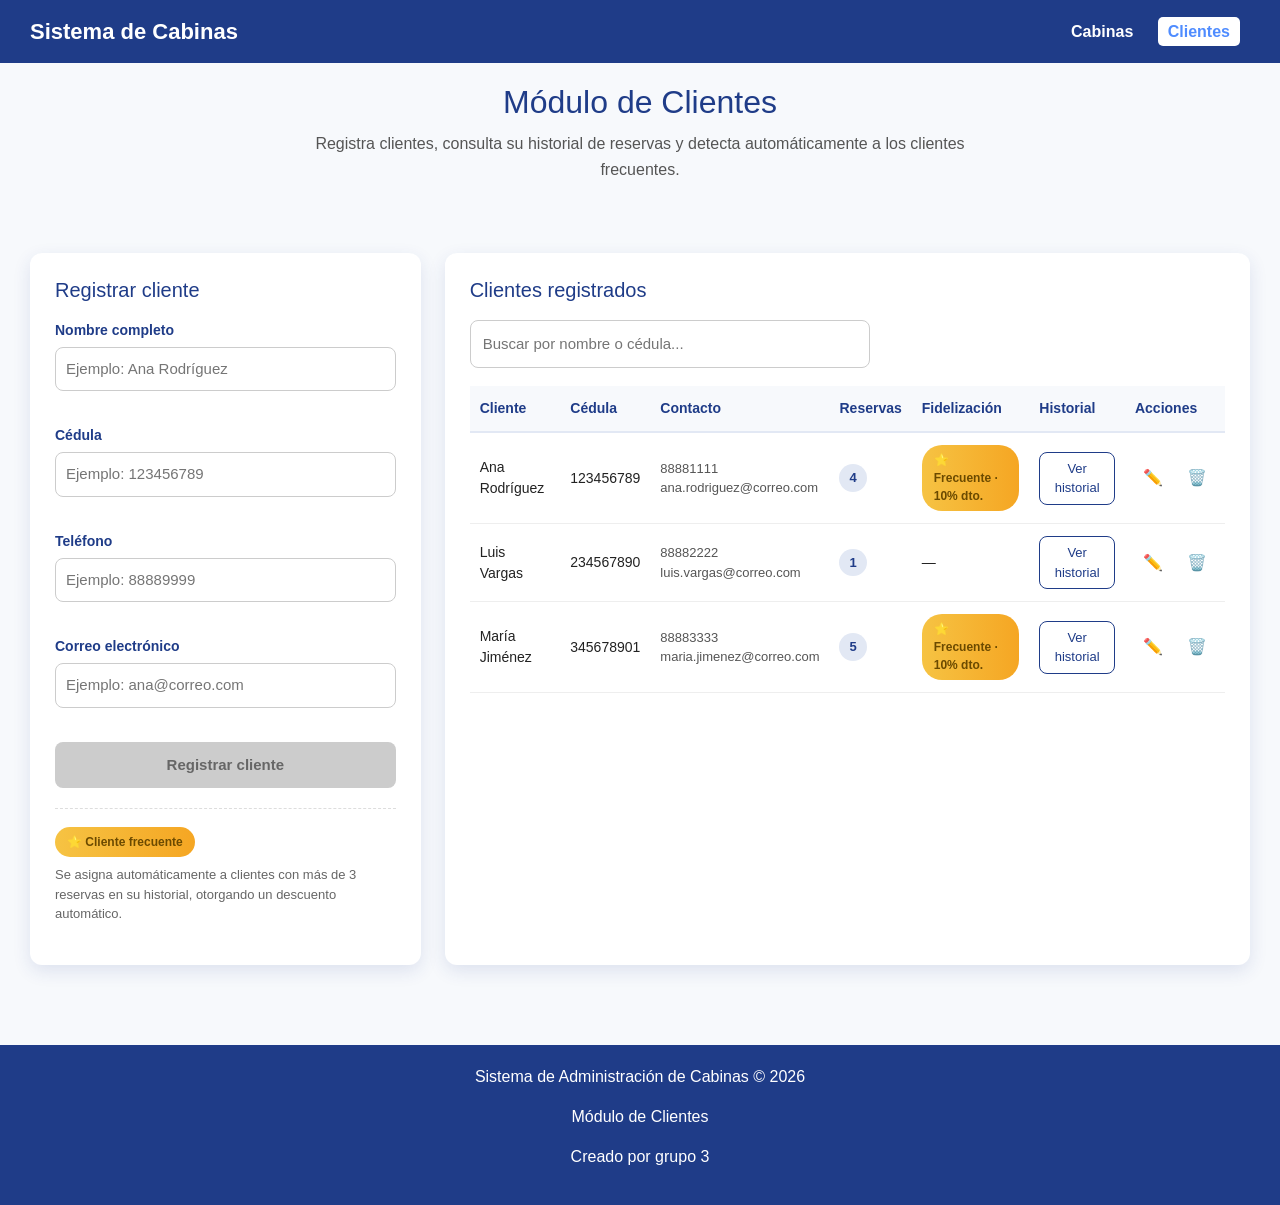
==== clientes.html @ a8fb760f "Desarrollo Desarrollo de los modulos cabinas y clientes, e implementacion del estilo para la navbar " ====
<!DOCTYPE html>
<html lang="es">
<head>
  <meta charset="UTF-8" />
  <meta name="viewport" content="width=device-width, initial-scale=1.0" />
  <title>Clientes | Sistema de Administración de Cabinas</title>

  <link
    href="https://cdn.jsdelivr.net/npm/bootstrap@5.3.3/dist/css/bootstrap.min.css"
    rel="stylesheet"
  />

  <link rel="stylesheet" href="css/style.css" />
  <link rel="stylesheet" href="css/clientes.css" />
</head>
<body>

  <header class="navbar">
    <div class="logo">Sistema de Cabinas</div>

    <nav>
      <a href="cabinas.html">Cabinas</a>
      <a href="clientes.html" class="active">Clientes</a>
    </nav>
  </header>

  <div class="encabezado-pagina">
    <h1>Módulo de Clientes</h1>
    <p>
      Registra clientes, consulta su historial de reservas y detecta
      automáticamente a los clientes frecuentes.
    </p>
  </div>

  <main>
    <div id="clientes">

      <div class="row g-4">
        <div class="col-12 col-lg-4">
          <section id="formulario-cliente">
            <h2 id="titulo-formulario-cliente">Registrar cliente</h2>

            <form id="form-cliente">
              <input type="hidden" id="cliente-id" value="" />

              <div class="formulario-grupo">
                <label for="cliente-nombre">Nombre completo</label>
                <input type="text" id="cliente-nombre" placeholder="Ejemplo: Ana Rodríguez" required />
                <span id="error-cliente-nombre" class="error-mensaje"></span>
              </div>

              <div class="formulario-grupo">
                <label for="cliente-cedula">Cédula</label>
                <input type="text" id="cliente-cedula" placeholder="Ejemplo: 123456789" required />
                <span id="error-cliente-cedula" class="error-mensaje"></span>
              </div>

              <div class="formulario-grupo">
                <label for="cliente-telefono">Teléfono</label>
                <input type="text" id="cliente-telefono" placeholder="Ejemplo: 88889999" required />
                <span id="error-cliente-telefono" class="error-mensaje"></span>
              </div>

              <div class="formulario-grupo">
                <label for="cliente-email">Correo electrónico</label>
                <input type="email" id="cliente-email" placeholder="Ejemplo: ana@correo.com" required />
                <span id="error-cliente-email" class="error-mensaje"></span>
              </div>

              <div class="formulario-acciones">
                <button type="submit" id="btn-guardar-cliente" disabled>Registrar cliente</button>
                <button type="button" id="btn-cancelar-cliente" class="btn-secundario" style="display:none;">Cancelar</button>
              </div>

              <div id="mensaje-exito-cliente" class="exito-oculto"></div>
            </form>

            <div class="leyenda-fidelizacion">
              <span class="badge-fidelizacion">⭐ Cliente frecuente</span>
              <p>Se asigna automáticamente a clientes con más de 3 reservas en su historial, otorgando un descuento automático.</p>
            </div>
          </section>
        </div>

        <div class="col-12 col-lg-8">
          <section id="listado-clientes">
            <h2>Clientes registrados</h2>

            <div class="busqueda-contenedor">
              <input
                type="text"
                id="input-busqueda-clientes"
                placeholder="Buscar por nombre o cédula..."
              />
            </div>

            <div class="tabla-contenedor">
              <table id="tabla-clientes">
                <thead>
                  <tr>
                    <th>Cliente</th>
                    <th>Cédula</th>
                    <th>Contacto</th>
                    <th>Reservas</th>
                    <th>Fidelización</th>
                    <th>Historial</th>
                    <th>Acciones</th>
                  </tr>
                </thead>
                <tbody id="cuerpo-tabla-clientes">
                </tbody>
              </table>
            </div>

            <p id="mensaje-sin-clientes" class="sin-datos" style="display:none;">
              No se encontraron clientes con ese criterio de búsqueda.
            </p>
          </section>
        </div>
      </div>

    </div>
  </main>

  <footer>
    <p>Sistema de Administración de Cabinas © 2026</p>
    <p>Módulo de Clientes</p>
    <p>Creado por grupo 3</p>
  </footer>

  <script src="js/clientes.js"></script>

</body>
</html>
---- css/style.css ----
/* Paleta de colores:
   Azul oscuro: #1f3c88
   Azul claro: #4f8cff
   Fondo: #f7f9fc
   Texto: #222
   Blanco: #fff
*/

* {
  margin: 0;
  padding: 0;
  box-sizing: border-box;
}

body {
  font-family: Arial, sans-serif;
  background: #f7f9fc;
  color: #222;
}

.navbar {
  background: #1f3c88;
  color: #fff;
  padding: 15px 30px;
  display: flex;
  justify-content: space-between;
  align-items: center;
  flex-wrap: wrap;
}

.logo {
  font-size: 22px;
  font-weight: bold;
}

.navbar a {
  color: #fff;
  text-decoration: none;
  margin: 0 10px;
  font-weight: bold;
}

.navbar a:hover,
.navbar a.active {
  color: #4f8cff;
  background: #fff;
  padding: 6px 10px;
  border-radius: 5px;
}

footer {
  background: #1f3c88;
  color: #fff;
  text-align: center;
  padding: 20px;
  margin-top: 40px;
}

main {
  padding: 30px;
}

.encabezado-pagina {
  text-align: center;
  padding: 20px 20px 30px 20px;
}

.encabezado-pagina h1 {
  color: #1f3c88;
  font-size: 32px;
  margin-bottom: 10px;
}

.encabezado-pagina p {
  color: #555555;
  font-size: 16px;
  max-width: 700px;
  margin: 0 auto;
  line-height: 1.6;
}

@media (max-width: 600px) {
  .navbar {
    flex-direction: column;
    text-align: center;
  }

  .navbar nav {
    margin-top: 10px;
  }

  .navbar a {
    display: block;
    margin: 8px 0;
  }
}
---- css/clientes.css ----
#clientes {
  padding: 10px 0;
}

#formulario-cliente {
  background: #fff;
  border-radius: 12px;
  padding: 25px;
  box-shadow: 0 6px 18px rgba(31, 60, 136, 0.12);
}

#formulario-cliente h2 {
  color: #1f3c88;
  font-size: 20px;
  margin-bottom: 18px;
}

.formulario-grupo {
  margin-bottom: 15px;
  display: flex;
  flex-direction: column;
}

.formulario-grupo label {
  font-size: 14px;
  font-weight: bold;
  color: #1f3c88;
  margin-bottom: 6px;
}

.formulario-grupo input {
  padding: 10px;
  border: 1px solid #ccc;
  border-radius: 8px;
  font-size: 15px;
  outline: none;
  transition: border 0.3s ease;
}

.formulario-grupo input:focus {
  border: 2px solid #4f8cff;
}

.error-mensaje {
  color: #e74c3c;
  font-size: 13px;
  min-height: 16px;
  margin-top: 3px;
}

.formulario-acciones {
  margin-top: 10px;
  display: flex;
  gap: 10px;
}

#btn-guardar-cliente {
  flex: 1;
  padding: 12px;
  font-size: 15px;
  font-weight: bold;
  border: none;
  border-radius: 8px;
  background-color: #1f3c88;
  color: #fff;
  cursor: pointer;
  transition: background-color 0.2s ease;
}

#btn-guardar-cliente:hover {
  background-color: #4f8cff;
}

#btn-guardar-cliente:disabled {
  background-color: #cccccc;
  color: #666666;
  cursor: not-allowed;
}

.btn-secundario {
  padding: 12px 16px;
  font-size: 15px;
  font-weight: bold;
  border: 1px solid #1f3c88;
  border-radius: 8px;
  background-color: #fff;
  color: #1f3c88;
  cursor: pointer;
  transition: background-color 0.2s ease;
}

.btn-secundario:hover {
  background-color: #f7f9fc;
}

.exito-oculto {
  display: none;
}

.exito-visible {
  display: block;
  background-color: #d4edda;
  color: #155724;
  padding: 10px;
  border-radius: 8px;
  margin-top: 12px;
  font-size: 14px;
  border: 1px solid #c3e6cb;
}

.leyenda-fidelizacion {
  margin-top: 20px;
  padding-top: 18px;
  border-top: 1px dashed #ddd;
}

.leyenda-fidelizacion p {
  font-size: 13px;
  color: #666;
  margin-top: 8px;
  line-height: 1.5;
}

.badge-fidelizacion {
  display: inline-block;
  background: linear-gradient(90deg, #f6c343, #f5a623);
  color: #6b4a00;
  font-weight: bold;
  font-size: 12px;
  padding: 6px 12px;
  border-radius: 20px;
}

#listado-clientes {
  background: #fff;
  border-radius: 12px;
  padding: 25px;
  box-shadow: 0 6px 18px rgba(31, 60, 136, 0.12);
  height: 100%;
}

#listado-clientes h2 {
  color: #1f3c88;
  font-size: 20px;
  margin-bottom: 18px;
}

.busqueda-contenedor {
  margin-bottom: 18px;
}

#input-busqueda-clientes {
  width: 100%;
  max-width: 400px;
  padding: 12px;
  border: 1px solid #ccc;
  border-radius: 8px;
  font-size: 15px;
  outline: none;
  transition: border 0.3s ease;
}

#input-busqueda-clientes:focus {
  border: 2px solid #4f8cff;
}

.tabla-contenedor {
  overflow-x: auto;
}

#tabla-clientes {
  width: 100%;
  border-collapse: collapse;
}

#tabla-clientes th {
  text-align: left;
  background: #f7f9fc;
  color: #1f3c88;
  padding: 12px 10px;
  font-size: 14px;
  border-bottom: 2px solid #e2e8f4;
}

#tabla-clientes td {
  padding: 12px 10px;
  font-size: 14px;
  border-bottom: 1px solid #eee;
  vertical-align: middle;
}

#tabla-clientes tbody tr:hover {
  background: #f7f9fc;
}

.contacto-cliente span {
  display: block;
  font-size: 13px;
  color: #555;
}

.badge-reservas {
  display: inline-block;
  background: #e2e8f4;
  color: #1f3c88;
  font-weight: bold;
  padding: 4px 10px;
  border-radius: 20px;
  font-size: 13px;
}

.btn-historial {
  border: 1px solid #1f3c88;
  background: #fff;
  color: #1f3c88;
  padding: 6px 12px;
  border-radius: 8px;
  font-size: 13px;
  cursor: pointer;
  transition: background-color 0.2s ease;
}

.btn-historial:hover {
  background-color: #f7f9fc;
}

.acciones-cliente {
  display: flex;
  gap: 8px;
}

.btn-icono {
  border: none;
  background: none;
  cursor: pointer;
  font-size: 16px;
  padding: 4px 8px;
  border-radius: 6px;
  transition: background 0.2s ease;
}

.btn-editar-cliente:hover {
  background: #dbe6fb;
}

.btn-eliminar-cliente:hover {
  background: #fbdbdb;
}

.fila-historial td {
  background: #f7f9fc;
  padding: 15px 20px;
}

.fila-historial ul {
  margin: 0;
  padding-left: 18px;
}

.fila-historial li {
  font-size: 13px;
  color: #333;
  margin-bottom: 4px;
}

.sin-datos {
  text-align: center;
  color: #777;
  padding: 20px 0;
}

@media (max-width: 600px) {
  #formulario-cliente,
  #listado-clientes {
    padding: 18px;
  }
}
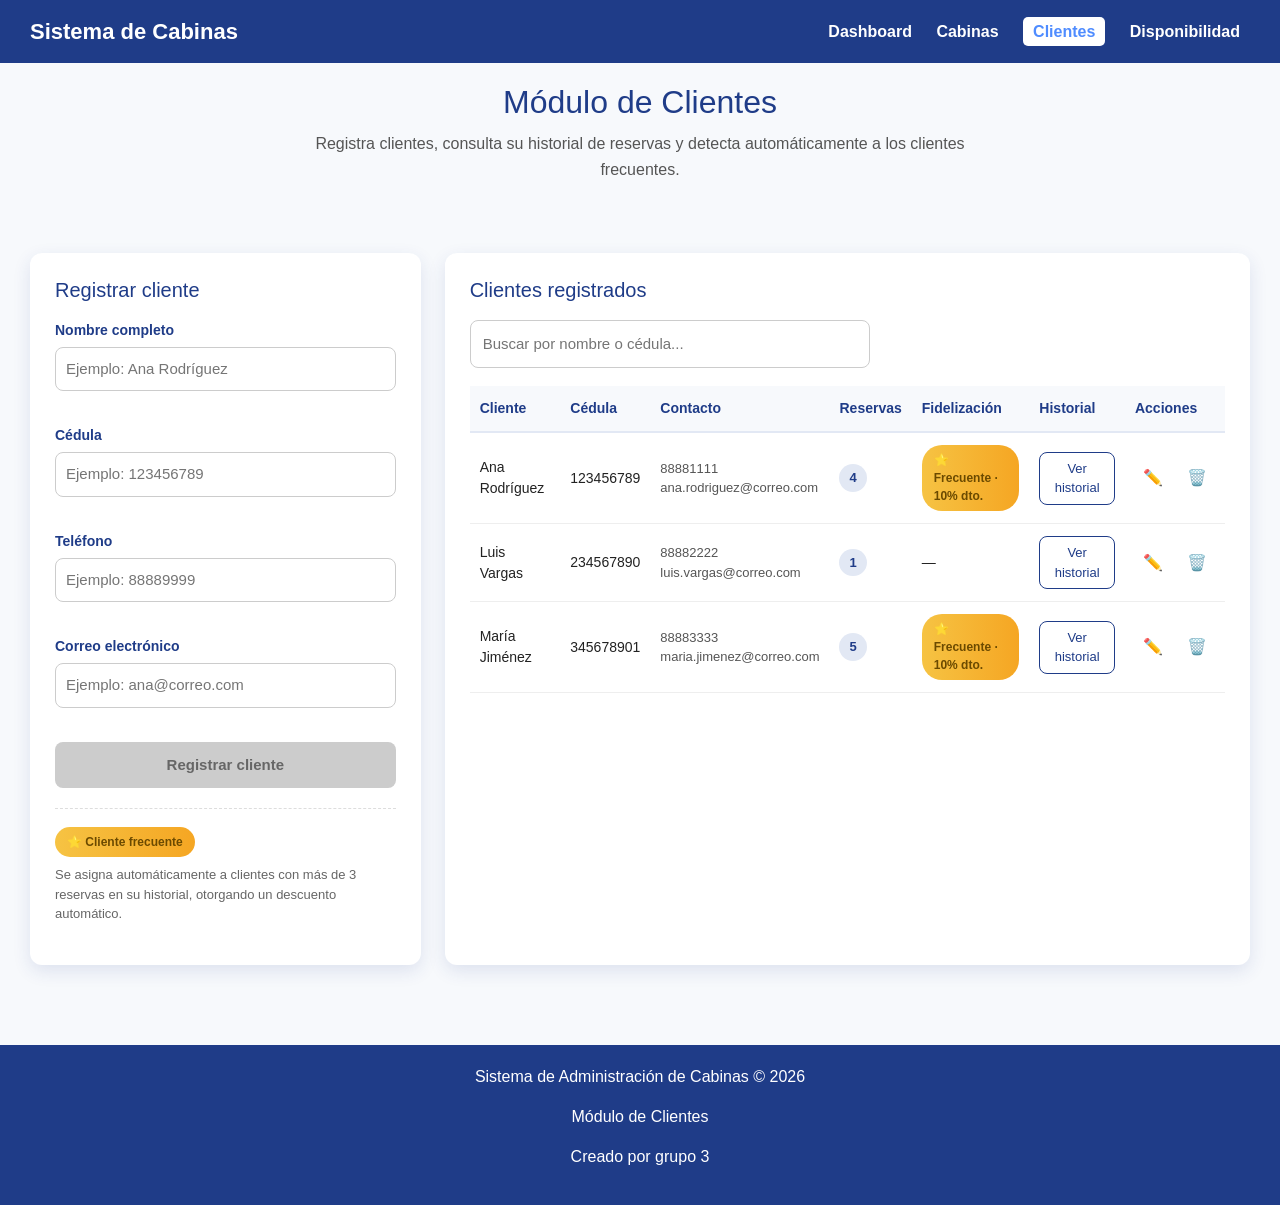
==== commit c5480156: "navegacion a nuevos modulos" ====
--- a/clientes.html
+++ b/clientes.html
@@ -1,26 +1,27 @@
 <!DOCTYPE html>
 <html lang="es">
+
 <head>
   <meta charset="UTF-8" />
   <meta name="viewport" content="width=device-width, initial-scale=1.0" />
   <title>Clientes | Sistema de Administración de Cabinas</title>
 
-  <link
-    href="https://cdn.jsdelivr.net/npm/bootstrap@5.3.3/dist/css/bootstrap.min.css"
-    rel="stylesheet"
-  />
+  <link href="https://cdn.jsdelivr.net/npm/bootstrap@5.3.3/dist/css/bootstrap.min.css" rel="stylesheet" />
 
   <link rel="stylesheet" href="css/style.css" />
   <link rel="stylesheet" href="css/clientes.css" />
 </head>
+
 <body>
 
   <header class="navbar">
     <div class="logo">Sistema de Cabinas</div>
 
     <nav>
+      <a href="dashboard.php">Dashboard</a>
       <a href="cabinas.html">Cabinas</a>
       <a href="clientes.html" class="active">Clientes</a>
+      <a href="disponibilidad.php">Disponibilidad</a>
     </nav>
   </header>
 
@@ -69,7 +70,8 @@
 
               <div class="formulario-acciones">
                 <button type="submit" id="btn-guardar-cliente" disabled>Registrar cliente</button>
-                <button type="button" id="btn-cancelar-cliente" class="btn-secundario" style="display:none;">Cancelar</button>
+                <button type="button" id="btn-cancelar-cliente" class="btn-secundario"
+                  style="display:none;">Cancelar</button>
               </div>
 
               <div id="mensaje-exito-cliente" class="exito-oculto"></div>
@@ -77,7 +79,8 @@
 
             <div class="leyenda-fidelizacion">
               <span class="badge-fidelizacion">⭐ Cliente frecuente</span>
-              <p>Se asigna automáticamente a clientes con más de 3 reservas en su historial, otorgando un descuento automático.</p>
+              <p>Se asigna automáticamente a clientes con más de 3 reservas en su historial, otorgando un descuento
+                automático.</p>
             </div>
           </section>
         </div>
@@ -87,11 +90,7 @@
             <h2>Clientes registrados</h2>
 
             <div class="busqueda-contenedor">
-              <input
-                type="text"
-                id="input-busqueda-clientes"
-                placeholder="Buscar por nombre o cédula..."
-              />
+              <input type="text" id="input-busqueda-clientes" placeholder="Buscar por nombre o cédula..." />
             </div>
 
             <div class="tabla-contenedor">
@@ -131,4 +130,5 @@
   <script src="js/clientes.js"></script>
 
 </body>
+
 </html>
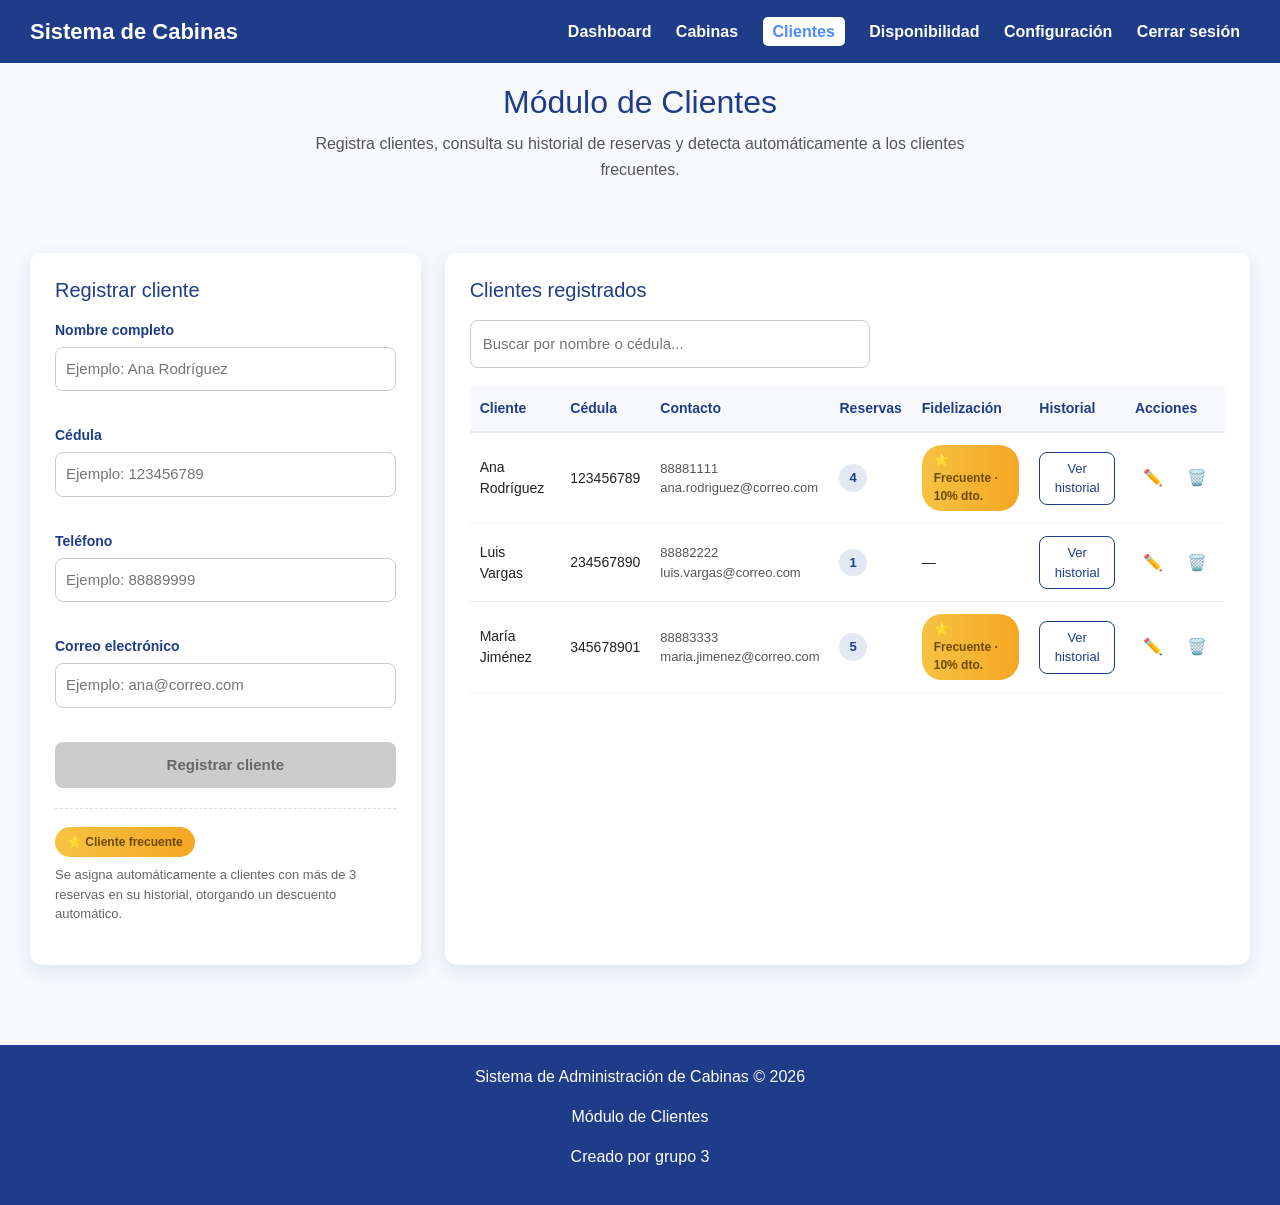
==== commit 1d20a395: "debugeo" ====
--- a/clientes.html
+++ b/clientes.html
@@ -22,6 +22,8 @@
       <a href="cabinas.html">Cabinas</a>
       <a href="clientes.html" class="active">Clientes</a>
       <a href="disponibilidad.php">Disponibilidad</a>
+      <a href="configuracion.php">Configuración</a>
+      <a href="index.html">Cerrar sesión</a>
     </nav>
   </header>
 
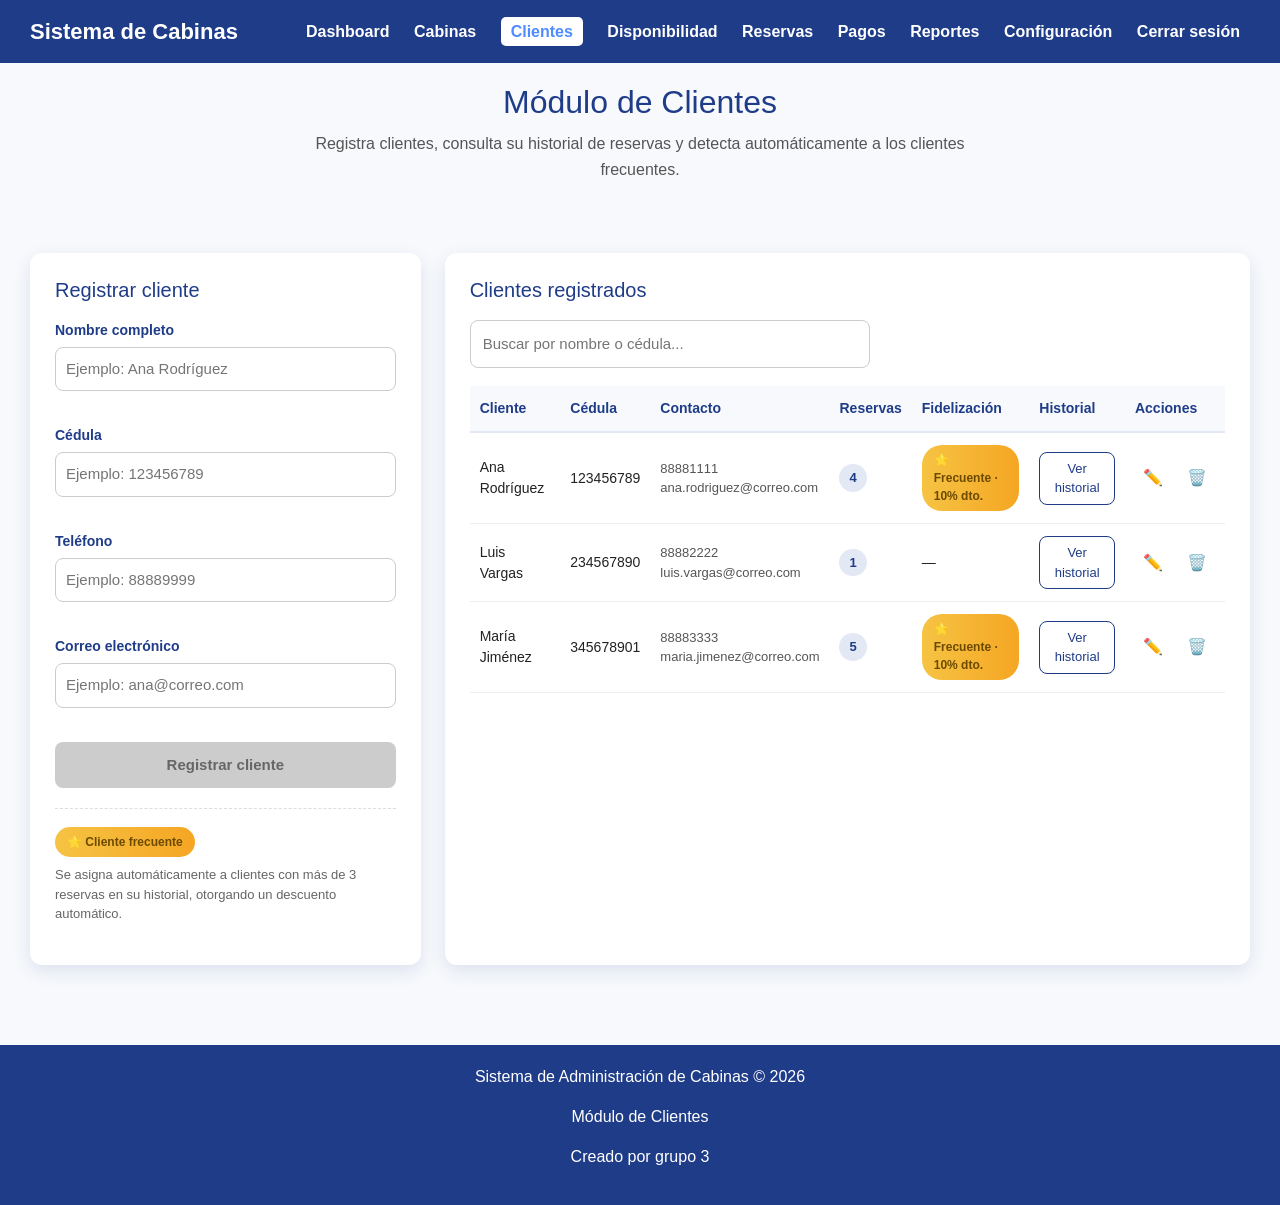
==== commit b4324ce3: "* Módulo 5: Reservas: Formulario de creación de reservas y asignación de cabinas. * Módulo 7: Pagos:" ====
--- a/clientes.html
+++ b/clientes.html
@@ -22,6 +22,9 @@
       <a href="cabinas.html">Cabinas</a>
       <a href="clientes.html" class="active">Clientes</a>
       <a href="disponibilidad.php">Disponibilidad</a>
+      <a href="reservas.html">Reservas</a>
+      <a href="pagos.html">Pagos</a>
+      <a href="reportes.html">Reportes</a>
       <a href="configuracion.php">Configuración</a>
       <a href="index.html">Cerrar sesión</a>
     </nav>
